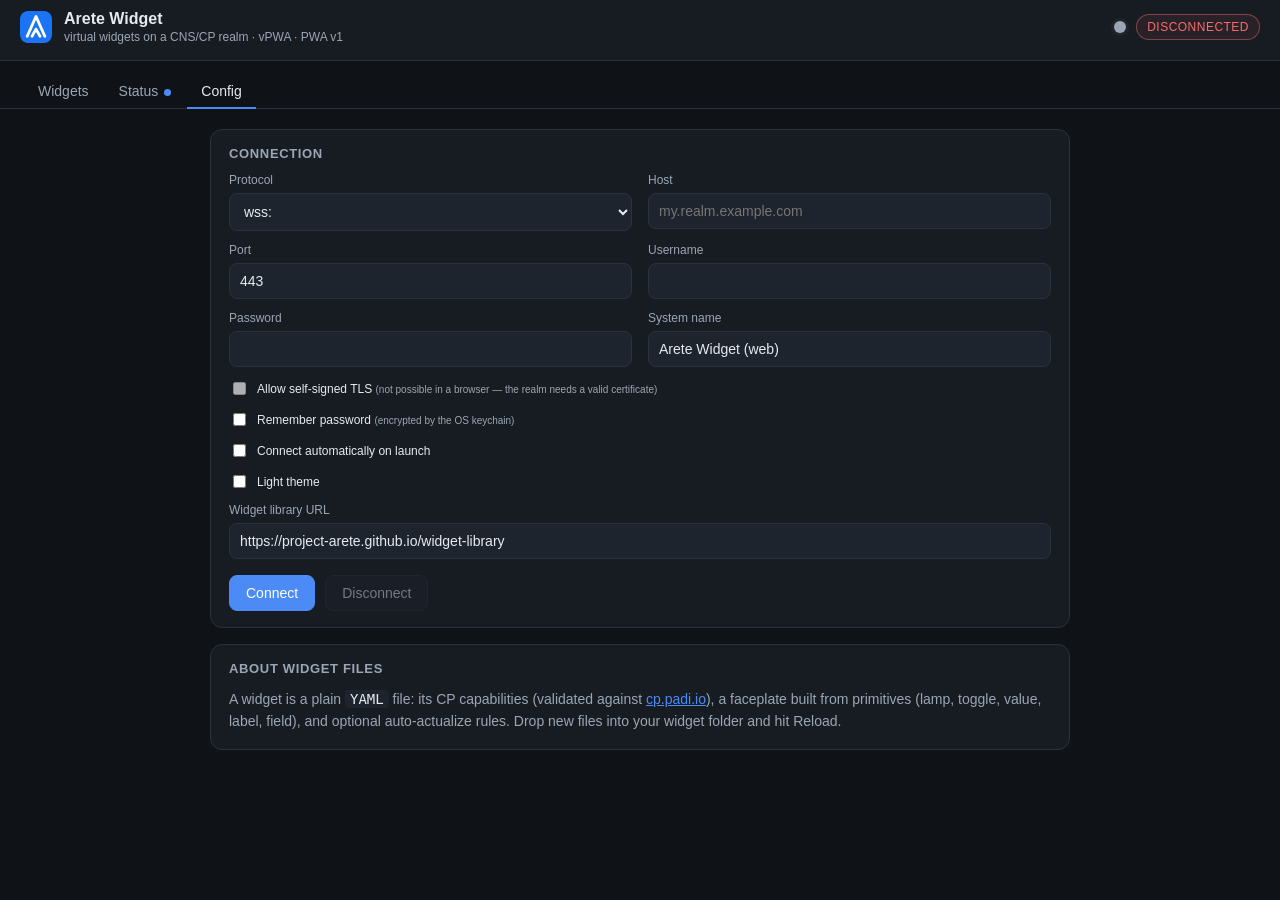
==== index.html @ 3537fd9e "Arete Widget as a PWA — virtual devices with faceplates, in the browser The desktop Widget renderer " ====
<!doctype html>
<html lang="en">
  <head>
    <meta charset="utf-8" />
    <meta name="viewport" content="width=device-width, initial-scale=1.0, viewport-fit=cover" />
    <meta http-equiv="Content-Security-Policy"
          content="default-src 'self'; style-src 'self' 'unsafe-inline'; script-src 'self'; connect-src 'self' ws: wss: https://cp.padi.io https://project-arete.github.io; img-src 'self' https: data:; manifest-src 'self'; frame-src 'self';" />
    <meta name="theme-color" content="#0e1726" />
    <link rel="manifest" href="manifest.webmanifest" />
    <link rel="icon" href="icon-192.png" />
    <link rel="apple-touch-icon" href="icon-192.png" />
    <meta name="apple-mobile-web-app-capable" content="yes" />
    <meta name="apple-mobile-web-app-status-bar-style" content="black-translucent" />
    <title>Arete Widget</title>
    <link rel="stylesheet" href="styles.css" />
    <link rel="stylesheet" href="widget.css" />
    <link rel="stylesheet" href="wpwa.css" />
  </head>
  <body>
    <header class="topbar">
      <div class="brand">
        <img class="logo" src="logo.png" alt="Arete" />
        <div>
          <h1>Arete Widget</h1>
          <p class="subtitle">virtual widgets on a CNS/CP realm · <span id="appVersion" title="release version (from package.json)"></span><span id="uiVersion" title="internal UI build stamp"> · PWA v1</span></p>
        </div>
      </div>
      <div class="realm-ind" id="realmInd" hidden>
        <span class="realm-lbl">realm</span>
        <span class="realm-host" id="realmHost"></span>
      </div>
      <div class="state-right">
        <span class="dot" id="statusDot" data-state="disconnected"></span>
        <div class="state-pill" id="statePill">disconnected</div>
      </div>
    </header>

    <nav class="tabs" role="tablist" aria-label="Sections">
      <button class="tab active" id="tab-widgets" data-panel="panel-widgets"
              role="tab" aria-selected="true" aria-controls="panel-widgets">Widgets</button>
      <button class="tab" id="tab-status" data-panel="panel-status"
              role="tab" aria-selected="false" aria-controls="panel-status">
        Status<span class="tab-badge" id="statusBadge" hidden></span>
      </button>
      <button class="tab" id="tab-config" data-panel="panel-config"
              role="tab" aria-selected="false" aria-controls="panel-config">Config</button>
    </nav>

    <main>
      <!-- =========================== WIDGETS =========================== -->
      <div class="panel active" id="panel-widgets" role="tabpanel" aria-labelledby="tab-widgets">
        <section class="card" id="instancesCard">
          <div class="card-head">
            <h2>Your widgets</h2>
            <span class="card-tools">
              <span class="muted-note" id="systemNameNote"></span>
              <span class="removeall" id="removeAllWrap"></span>
            </span>
          </div>
          <div id="tileGrid" class="tile-grid"></div>
        </section>
      </div>

      <!-- =========================== STATUS =========================== -->
      <div class="panel" id="panel-status" role="tabpanel" aria-labelledby="tab-status" hidden>
        <section class="card">
          <h2>Status</h2>
          <dl class="status-grid">
            <dt>State</dt><dd id="s-state">—</dd>
            <dt>Channel open</dt><dd id="s-open">—</dd>
            <dt>CNS version</dt><dd id="s-version">—</dd>
            <dt>System ID</dt><dd id="s-system" class="mono">—</dd>
            <dt>Widgets attached</dt><dd id="s-attached">—</dd>
            <dt>Last error</dt><dd id="s-error">—</dd>
          </dl>
        </section>

        <section class="card">
          <div class="card-head">
            <h2>Event log</h2>
            <button type="button" id="clearLogBtn" class="ghost">Clear</button>
          </div>
          <div id="log" class="log" role="log" aria-live="polite"></div>
        </section>
      </div>

      <!-- =========================== CONFIG =========================== -->
      <div class="panel" id="panel-config" role="tabpanel" aria-labelledby="tab-config" hidden>
        <section class="card">
          <h2>Connection</h2>
          <form id="connectForm" class="grid">
            <label>Protocol
              <select id="protocol">
                <option value="wss:">wss:</option>
                <option value="ws:">ws:</option>
              </select>
            </label>
            <label>Host
              <input id="host" type="text" placeholder="my.realm.example.com" autocomplete="off" />
            </label>
            <label>Port
              <input id="port" type="number" value="443" min="1" max="65535" />
            </label>
            <label>Username
              <input id="username" type="text" autocomplete="off" />
            </label>
            <label>Password
              <input id="password" type="password" autocomplete="off" />
            </label>
            <label>System name
              <input id="systemName" type="text" placeholder="Arete Widget" autocomplete="off" />
            </label>
            <label class="checkbox">
              <input id="allowSelfSigned" type="checkbox" disabled />
              <span>Allow self-signed TLS <small>(not possible in a browser — the realm needs a valid certificate)</small></span>
            </label>
            <label class="checkbox">
              <input id="rememberPassword" type="checkbox" />
              <span>Remember password <small id="rememberNote">(encrypted by the OS keychain)</small></span>
            </label>
            <label class="checkbox">
              <input id="autoConnect" type="checkbox" />
              <span>Connect automatically on launch</span>
            </label>
            <label class="checkbox">
              <input id="themeLight" type="checkbox" />
              <span>Light theme</span>
            </label>
            <label style="grid-column: 1 / -1">Widget library URL
              <input id="libraryUrl" type="text" autocomplete="off"
                     placeholder="https://project-arete.github.io/widget-library" />
            </label>

            <div class="actions">
              <button type="submit" id="connectBtn" class="primary">Connect</button>
              <button type="button" id="disconnectBtn" disabled>Disconnect</button>
            </div>
          </form>
        </section>

        <section class="card note">
          <h2>About widget files</h2>
          <p>
            A widget is a plain <code>YAML</code> file: its CP capabilities (validated against
            <a href="#" id="cpLink" data-url="https://cp.padi.io/profiles/padi.light">cp.padi.io</a>),
            a faceplate built from primitives (lamp, toggle, value, label, field), and optional
            auto-actualize rules. Drop new files into your widget folder and hit Reload.
          </p>
        </section>
      </div>
    </main>

    <!-- ====================== ADD / EDIT WIDGET DIALOG ====================== -->
    <div class="overlay" id="dlgOverlay" hidden>
      <div class="dialog" role="dialog" aria-modal="true" aria-labelledby="dlgTitle">
        <div class="dlg-head">
          <h2 id="dlgTitle">Add a widget</h2>
          <button type="button" class="ghost dlg-close" id="dlgClose" aria-label="Close">✕</button>
        </div>
        <div id="dlgBody" class="dlg-body"></div>
        <div class="dlg-foot" id="dlgFoot">
          <button type="button" id="reloadDefsBtn" class="ghost" title="Rescan the widget folders and refresh the online library">Reload library</button>
          <p class="muted-note" id="userDirNote"></p>
        </div>
      </div>
    </div>

    <script type="module" src="browser-widget-bridge.js"></script>
    <script type="module" src="app.js"></script>
  </body>
</html>
---- styles.css ----
:root {
  --bg: #0f1216;
  --panel: #171c23;
  --panel-2: #1e242d;
  --border: #2a323d;
  --text: #e6eaf0;
  --muted: #9aa6b4;
  --accent: #4c8bf5;
  --accent-hover: #3f7ae0;
  --green: #3ecf8e;
  --amber: #f5b34c;
  --red: #f56c6c;
  --mono: ui-monospace, SFMono-Regular, Menlo, Consolas, monospace;
}

/* Light theme: swap the neutral roles; accents adjust for the light surface. */
body.light {
  --bg: #f3f4f6;
  --panel: #ffffff;
  --panel-2: #eceff3;
  --border: #d7dce3;
  --text: #1b2430;
  --muted: #5a6675;
  --accent: #2a78d6;
  --accent-hover: #1c5cab;
  --green: #0ca30c;
  --amber: #c98500;
  --red: #d03b3b;
}
body.light .log { background: #f6f7f9; }
body.light .log .info { color: var(--text); }
body.light .state-pill { background: var(--panel-2); }
body.light .dot { box-shadow: 0 0 0 3px rgba(0,0,0,0.05); }

* { box-sizing: border-box; }

html, body { height: 100%; }
body {
  margin: 0;
  font-family: -apple-system, BlinkMacSystemFont, "Segoe UI", Roboto, sans-serif;
  background: var(--bg);
  color: var(--text);
  font-size: 14px;
  /* fixed header + tab bar; each tab's content scrolls inside <main> */
  display: flex;
  flex-direction: column;
  overflow: hidden;
}

.topbar {
  position: relative;
  display: flex;
  align-items: center;
  justify-content: space-between;
  padding: 16px 20px;
  border-bottom: 1px solid var(--border);
  background: var(--panel);
  flex: none;
}
.brand { display: flex; align-items: center; gap: 12px; }
img.logo { width: 32px; height: 32px; border-radius: 8px; display: block; }

/* centered realm indicator */
.realm-ind {
  position: absolute; left: 50%; transform: translateX(-50%);
  display: flex; align-items: baseline; gap: 8px; max-width: 38%;
}
.realm-lbl { font-size: 10px; color: #6b7684; text-transform: uppercase; letter-spacing: .07em; }
.realm-host { font-size: 14px; font-weight: 600; white-space: nowrap; overflow: hidden; text-overflow: ellipsis; }

.state-right { display: flex; align-items: center; gap: 10px; }

/* status pill goes green/red with state */
.state-pill.ok  { color: var(--green); border-color: rgba(62,207,142,.45); background: rgba(62,207,142,.08); }
.state-pill.bad { color: var(--red);   border-color: rgba(245,108,108,.45); background: rgba(245,108,108,.08); }
.state-pill.mid { color: var(--amber); border-color: rgba(245,179,76,.45);  background: rgba(245,179,76,.08); }
.brand h1 { font-size: 16px; margin: 0; }
.subtitle { margin: 2px 0 0; color: var(--muted); font-size: 12px; }

.dot { width: 12px; height: 12px; border-radius: 50%; background: var(--muted); box-shadow: 0 0 0 3px rgba(255,255,255,0.04); }
.dot[data-state="connected"] { background: var(--green); }
.dot[data-state="connecting"] { background: var(--amber); }
.dot[data-state="error"] { background: var(--red); }
.dot[data-state="disconnected"] { background: var(--muted); }

.state-pill {
  font-size: 12px; text-transform: uppercase; letter-spacing: 0.04em;
  padding: 5px 10px; border-radius: 999px; border: 1px solid var(--border);
  color: var(--muted); background: var(--panel-2);
}

.tabs {
  display: flex;
  gap: 2px;
  width: 100%;
  padding: 14px 24px 0;
  border-bottom: 1px solid var(--border);
  flex: none;
  background: var(--bg);
}
.tab {
  background: transparent;
  border: none;
  border-bottom: 2px solid transparent;
  border-radius: 0;
  color: var(--muted);
  padding: 8px 14px;
  margin-bottom: -1px;
  font-size: 14px;
  cursor: pointer;
}
.tab:hover:not(.active) { color: var(--text); border-bottom-color: var(--border); }
.tab.active { color: var(--text); border-bottom-color: var(--accent); }
.tab-badge {
  display: inline-block;
  width: 7px;
  height: 7px;
  margin-left: 6px;
  border-radius: 50%;
  background: var(--accent);
  vertical-align: middle;
}
.tab-badge[hidden] { display: none; }

main { flex: 1 1 0; width: 100%; overflow-y: auto; padding: 20px 24px; }
.panel { display: flex; flex-direction: column; gap: 16px; width: 100%; }
.panel[hidden] { display: none; }
/* Config is a form — keep it a comfortable width, centered. Data views go full-bleed. */
#panel-config { max-width: 860px; margin: 0 auto; }

.card { background: var(--panel); border: 1px solid var(--border); border-radius: 12px; padding: 16px 18px; }
.card h2 { font-size: 13px; text-transform: uppercase; letter-spacing: 0.05em; color: var(--muted); margin: 0 0 12px; }
.card-head { display: flex; justify-content: space-between; align-items: center; margin-bottom: 12px; }
.card-head h2 { margin: 0; }

.grid { display: grid; grid-template-columns: 1fr 1fr; gap: 12px 16px; }
label { display: flex; flex-direction: column; gap: 6px; font-size: 12px; color: var(--muted); }
input, select {
  background: var(--panel-2); border: 1px solid var(--border); color: var(--text);
  border-radius: 8px; padding: 9px 10px; font-size: 14px; outline: none;
}
input:focus, select:focus { border-color: var(--accent); }

.checkbox { flex-direction: row; align-items: center; gap: 8px; grid-column: 1 / -1; color: var(--text); }
.checkbox input { width: auto; }
.checkbox small { color: var(--muted); }

.actions { grid-column: 1 / -1; display: flex; gap: 10px; margin-top: 4px; flex-wrap: wrap; }
button {
  background: var(--panel-2); color: var(--text); border: 1px solid var(--border);
  border-radius: 8px; padding: 9px 16px; font-size: 14px; cursor: pointer;
}
button:hover:not(:disabled) { border-color: var(--accent); }
button:disabled { opacity: 0.45; cursor: not-allowed; }
button.primary { background: var(--accent); border-color: var(--accent); color: white; }
button.primary:hover:not(:disabled) { background: var(--accent-hover); }
button.ghost { background: transparent; border-color: transparent; color: var(--muted); padding: 4px 8px; }

.status-grid { display: grid; grid-template-columns: 140px 1fr; gap: 8px 12px; margin: 0; }
.status-grid dt { color: var(--muted); font-size: 12px; }
.status-grid dd { margin: 0; }
.mono { font-family: var(--mono); font-size: 12px; word-break: break-all; }

.log {
  font-family: var(--mono); font-size: 12px; line-height: 1.55;
  background: #0b0e12; border: 1px solid var(--border); border-radius: 8px;
  padding: 10px 12px; height: 200px; overflow-y: auto; white-space: pre-wrap;
}
.log .l { display: block; }
.log .t { color: var(--muted); }
.log .info { color: var(--text); }
.log .warn { color: var(--amber); }
.log .error { color: var(--red); }

.note p { color: var(--muted); line-height: 1.6; margin: 0; }
.note code { font-family: var(--mono); background: var(--panel-2); padding: 1px 5px; border-radius: 4px; color: var(--text); }
a { color: var(--accent); }

body.light .state-pill.ok  { color: #0ca30c; border-color: rgba(12,163,12,.45); background: rgba(12,163,12,.07); }
body.light .state-pill.bad { color: #d03b3b; border-color: rgba(208,59,59,.45); background: rgba(208,59,59,.07); }
body.light .state-pill.mid { color: #c98500; border-color: rgba(201,133,0,.45); background: rgba(201,133,0,.07); }
body.light .realm-lbl { color: #8b95a3; }
---- widget.css ----
/* widget.css — Arete Widget additions on top of the shared styles.css theme. */

/* The hidden attribute must ALWAYS win, even over `label { display: flex }`
   and friends — otherwise mode-toggled form rows (add-widget New/Join) render
   despite being hidden. */
[hidden] { display: none !important; }

.card-head { display: flex; align-items: center; justify-content: space-between; gap: 12px; }
.muted-note { color: var(--muted); font-size: 12px; }
.empty { color: var(--muted); font-style: italic; margin: 8px 0 2px; }
.dim { color: var(--muted); }

/* ---- chips ---- */
.chip {
  display: inline-block; font-size: 11px; padding: 2px 8px; border-radius: 999px;
  border: 1px solid var(--border); vertical-align: 1px;
}
.chip.ok   { color: var(--green); border-color: rgba(62,207,142,.4); background: rgba(62,207,142,.08); }
.chip.wait { color: var(--amber); border-color: rgba(245,179,76,.4); background: rgba(245,179,76,.08); }
.chip.off  { color: var(--muted); }
.chip.bad  { color: var(--red); border-color: rgba(245,108,108,.4); background: rgba(245,108,108,.08); }
.chip.auto { color: var(--accent); border-color: rgba(76,139,245,.4); background: rgba(76,139,245,.08); }
.chip.src.library { color: var(--accent); border-color: rgba(76,139,245,.35); }
.chip.src.local   { color: var(--green); border-color: rgba(62,207,142,.35); }
.chip.src.bundled { color: var(--muted); }

.cap-chip {
  display: inline-block; font-size: 11px; padding: 2px 8px; border-radius: 6px;
  border: 1px solid var(--border); background: var(--panel-2); color: var(--muted);
  font-family: var(--mono);
}
.cap-chip.provider { border-left: 3px solid var(--accent); }
.cap-chip.consumer { border-left: 3px solid #9b6ef5; }

/* ---- shared bits (picker rows + dialog) ---- */
.def-title { font-weight: 600; }
.def-desc { color: var(--muted); font-size: 12.5px; margin: 3px 0 7px; max-width: 60ch; }
.def-caps { display: flex; gap: 6px; flex-wrap: wrap; }
.def-error { color: var(--red); font-size: 12px; margin-top: 8px; }
.kv { font-family: var(--mono); font-size: 11.5px; color: var(--muted); }
.kv .k { color: var(--text); }
.kv .v { color: var(--green); }
button.danger { color: var(--red); }

/* ---- the home-page tile grid ---- */
.tile-grid {
  display: grid; grid-template-columns: repeat(auto-fill, minmax(210px, 1fr));
  gap: 12px; margin-top: 4px;
}
.tile {
  position: relative; text-align: left; cursor: pointer;
  border: 1px solid var(--border); border-radius: 12px; padding: 12px 14px 14px;
  background: var(--panel-2); color: var(--text);
  display: flex; flex-direction: column; gap: 4px; min-height: 128px;
  transition: border-color .12s, transform .12s;
  border-top: 3px solid var(--tile-accent, var(--border));
}
.tile:hover { border-color: var(--tile-accent, var(--accent)); transform: translateY(-1px); }
/* While its menu is open, the tile must sit above its neighbours (so the
   popover paints over adjacent tiles) and hold still (no hover lift). */
.tile.menu-open { z-index: 20; transform: none; border-color: var(--tile-accent, var(--accent)); }
.tile-top { display: flex; align-items: flex-start; justify-content: space-between; position: relative; }
.tile-icon { font-size: 26px; line-height: 1.2; }
.tile-more {
  padding: 0 8px; font-size: 16px; line-height: 1.4; border-radius: 6px;
  opacity: 0; transition: opacity .12s;
}
.tile:hover .tile-more, .tile-more:focus, .tile-menu { opacity: 1; }
.tile-name { font-weight: 600; font-size: 14px; margin-top: 2px; }
.tile-sub { color: var(--muted); font-size: 11.5px; }
.tile-chip { margin-top: 4px; }
.tile-state { margin-top: 4px; display: flex; gap: 8px; flex-wrap: wrap; }
.tile-peers { color: var(--muted); font-size: 11.5px; margin-top: 2px; }
.tile-menu {
  position: absolute; top: 28px; right: 0; z-index: 21; width: max-content; min-width: 150px;
  background: var(--panel); border: 1px solid var(--border); border-radius: 10px;
  box-shadow: 0 10px 30px rgba(0,0,0,.5); padding: 5px;
  display: flex; flex-direction: column; gap: 2px;
}
.tile-menu button {
  background: none; border: 1px solid transparent; text-align: left; padding: 8px 12px;
  border-radius: 7px; color: var(--text); font-size: 12.5px; cursor: pointer; width: 100%;
}
.tile-menu button:hover { background: var(--panel-2); border-color: var(--border); }
.tile-menu button.danger:hover { border-color: rgba(245,108,108,.4); }
/* remove-confirm view */
.tile-menu.confirm { padding: 10px 12px 8px; gap: 6px; min-width: 210px; }
.tile-menu .menu-q { font-weight: 600; font-size: 12.5px; }
.tile-menu .menu-note { color: var(--muted); font-size: 11px; line-height: 1.45; }
.tile-menu .menu-row { display: flex; gap: 6px; justify-content: flex-end; margin-top: 2px; }
.tile-menu .menu-row button { width: auto; text-align: center; padding: 6px 12px; }
.tile-menu .menu-row button.danger { color: white; background: var(--red); border-color: var(--red); }
.tile-menu .menu-row button.danger:hover { background: #e05555; }
/* ---- remove-all (card header) ---- */
.card-tools { display: flex; align-items: center; gap: 12px; }
.removeall { position: relative; display: inline-flex; }
.removeall > button.danger {
  background: none; border: 1px solid transparent; padding: 4px 10px;
  border-radius: 7px; font-size: 12.5px; cursor: pointer;
}
.removeall > button.danger:hover { background: var(--panel-2); border-color: rgba(245,108,108,.4); }
.removeall .tile-menu { top: calc(100% + 6px); }

.tile.plus {
  align-items: center; justify-content: center; gap: 2px;
  border-style: dashed; border-top-width: 1px; background: none; color: var(--muted);
}
.tile.plus:hover { color: var(--accent); border-color: var(--accent); }
.plus-sign { font-size: 40px; line-height: 1; font-weight: 300; }
.plus-label { font-size: 12.5px; }

/* ---- the add / edit dialog ---- */
.overlay {
  position: fixed; inset: 0; z-index: 50; background: rgba(0,0,0,.45);
  display: flex; align-items: flex-start; justify-content: center; padding: 48px 16px;
}
.dialog {
  width: min(560px, 100%); max-height: calc(100vh - 96px); overflow: auto;
  background: var(--panel); border: 1px solid var(--border); border-radius: 14px;
  box-shadow: 0 16px 48px rgba(0,0,0,.5); padding: 16px 18px 14px;
  display: flex; flex-direction: column; gap: 12px;
}
.dlg-head { display: flex; align-items: center; justify-content: space-between; }
.dlg-head h2 { margin: 0; font-size: 16px; }
.dlg-close { font-size: 13px; padding: 4px 9px; }
.dlg-body { display: flex; flex-direction: column; gap: 10px; }
.dlg-body label { display: flex; flex-direction: column; gap: 4px; font-size: 12.5px; color: var(--muted); }
.dlg-body label.checkbox { flex-direction: row; align-items: center; color: var(--text); }
.dlg-body input[type="text"], .dlg-body input[type="search"], .dlg-body select {
  background: var(--bg); color: var(--text); border: 1px solid var(--border);
  border-radius: 6px; padding: 7px 9px; font-size: 13px;
}
.dlg-foot {
  display: flex; align-items: center; gap: 10px;
  border-top: 1px dashed var(--border); padding-top: 10px;
}
.dlg-foot .muted-note { margin: 0; }
.pick-list { display: flex; flex-direction: column; gap: 8px; max-height: 46vh; overflow: auto; }
.pick-row {
  display: flex; gap: 12px; align-items: flex-start; cursor: pointer;
  border: 1px solid var(--border); border-radius: 10px; padding: 10px 12px;
  background: var(--panel-2);
}
.pick-row:hover { border-color: var(--accent); }
.pick-row.invalid { opacity: .65; cursor: default; }
.pick-row.invalid:hover { border-color: var(--border); }
.pick-icon { font-size: 22px; line-height: 1.3; flex: none; }
.pick-main { min-width: 0; }
.dlg-chosen {
  display: flex; gap: 12px; align-items: center;
  border: 1px solid var(--border); border-radius: 10px; padding: 10px 12px;
  background: var(--panel-2);
}
.dlg-chosen .pick-main { flex: 1; }
.ctx-choice { display: flex; gap: 18px; flex-wrap: wrap; }
.ctx-info {
  font-size: 12px; color: var(--muted); line-height: 1.5;
  border-left: 2px solid var(--border); padding: 2px 0 2px 10px;
}
.ctx-info .mono { font-family: var(--mono); font-size: 11px; color: var(--text); word-break: break-all; }
.ctx-info strong { color: var(--text); }
---- wpwa.css ----
/* wpwa.css — PWA-only overlay for the Widget app: faceplate overlays +
   phone-friendly sizing. Desktop styles.css/widget.css are untouched copies. */

/* ---- faceplates as overlays (instead of Electron windows) ---- */
.fp-overlay {
  position: fixed; inset: 0; z-index: 100;
  background: rgba(5, 9, 16, .62);
  display: flex; align-items: center; justify-content: center;
  padding: 18px;
}
.fp-frame {
  border: 1px solid rgba(255, 255, 255, .12); border-radius: 14px;
  width: min(560px, 100%); height: min(680px, 100%);
  background: #10151d;
  box-shadow: 0 24px 80px rgba(0, 0, 0, .6);
}
.fp-overlay.fp-focus .fp-frame { outline: 2px solid #4f8cff; }

@media (max-width: 640px) {
  .fp-overlay { padding: 0; align-items: stretch; }
  .fp-frame { width: 100%; height: 100%; border-radius: 0; border: none; }
}

/* ---- phone sizing (lessons from the Monitor PWA) ---- */
@media (max-width: 760px) {
  body { font-size: 16px; }
  .topbar { flex-wrap: wrap; gap: 8px 12px; padding: 10px 14px; }
  .topbar h1 { font-size: 18px; }
  .subtitle { font-size: 13px; }
  .realm-ind { position: static; transform: none; order: 3; width: 100%; max-width: 100%; justify-content: flex-start; }
  .state-pill { font-size: 13px; }

  .tabs { flex-wrap: wrap; overflow-x: visible; white-space: normal; padding: 8px 10px 6px; gap: 4px; }
  .tab { flex: 1 1 30%; text-align: center; padding: 10px 4px; border-radius: 8px; min-height: 42px; }

  main { padding: 12px; overflow-x: hidden; }
  .card { padding: 14px; }
  .card h2 { font-size: 15px; }
  form.grid, .grid { grid-template-columns: 1fr !important; }
  label { font-size: 14px; }
  input, select { min-height: 40px; font-size: 16px; }
  button { min-height: 42px; }

  .tile-grid { grid-template-columns: 1fr 1fr; gap: 10px; }
  .tile-name { font-size: 15px; }
  .tile-sub { font-size: 12.5px; }
  .tile-state .kv, .tile-peers { font-size: 12.5px; }
  .muted-note { font-size: 13px; }
  .log { font-size: 13px; }
}
@media (max-width: 430px) {
  .tile-grid { grid-template-columns: 1fr; }
}

@supports (padding: env(safe-area-inset-top)) {
  .topbar { padding-top: calc(10px + env(safe-area-inset-top)); }
  main { padding-bottom: calc(12px + env(safe-area-inset-bottom)); }
}
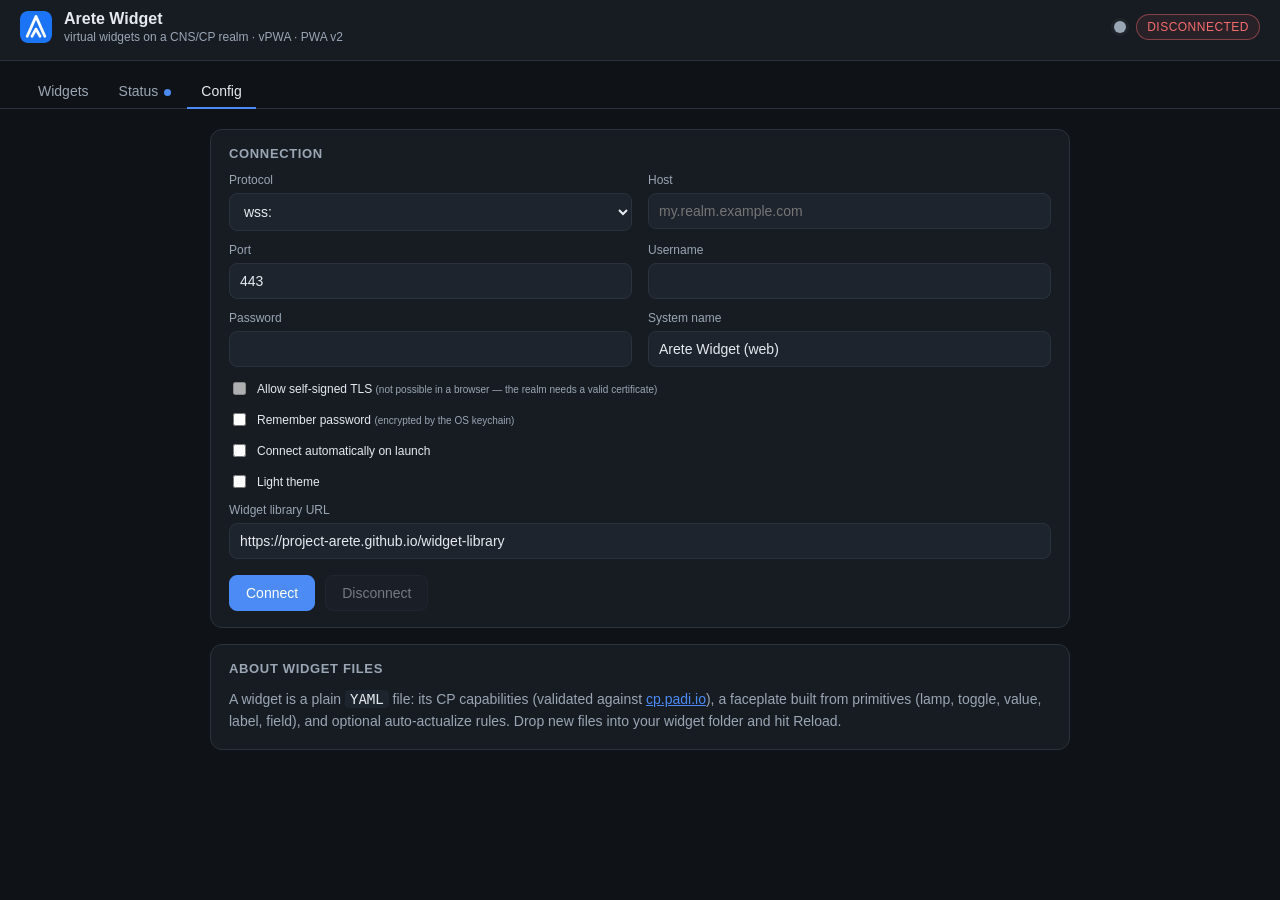
==== commit c83a1653: "cp:padi.ping widgets + addressed reply channel (PWA v2) Core spec/engine synced from arete-widget UI" ====
--- a/index.html
+++ b/index.html
@@ -22,7 +22,7 @@
         <img class="logo" src="logo.png" alt="Arete" />
         <div>
           <h1>Arete Widget</h1>
-          <p class="subtitle">virtual widgets on a CNS/CP realm · <span id="appVersion" title="release version (from package.json)"></span><span id="uiVersion" title="internal UI build stamp"> · PWA v1</span></p>
+          <p class="subtitle">virtual widgets on a CNS/CP realm · <span id="appVersion" title="release version (from package.json)"></span><span id="uiVersion" title="internal UI build stamp"> · PWA v2</span></p>
         </div>
       </div>
       <div class="realm-ind" id="realmInd" hidden>
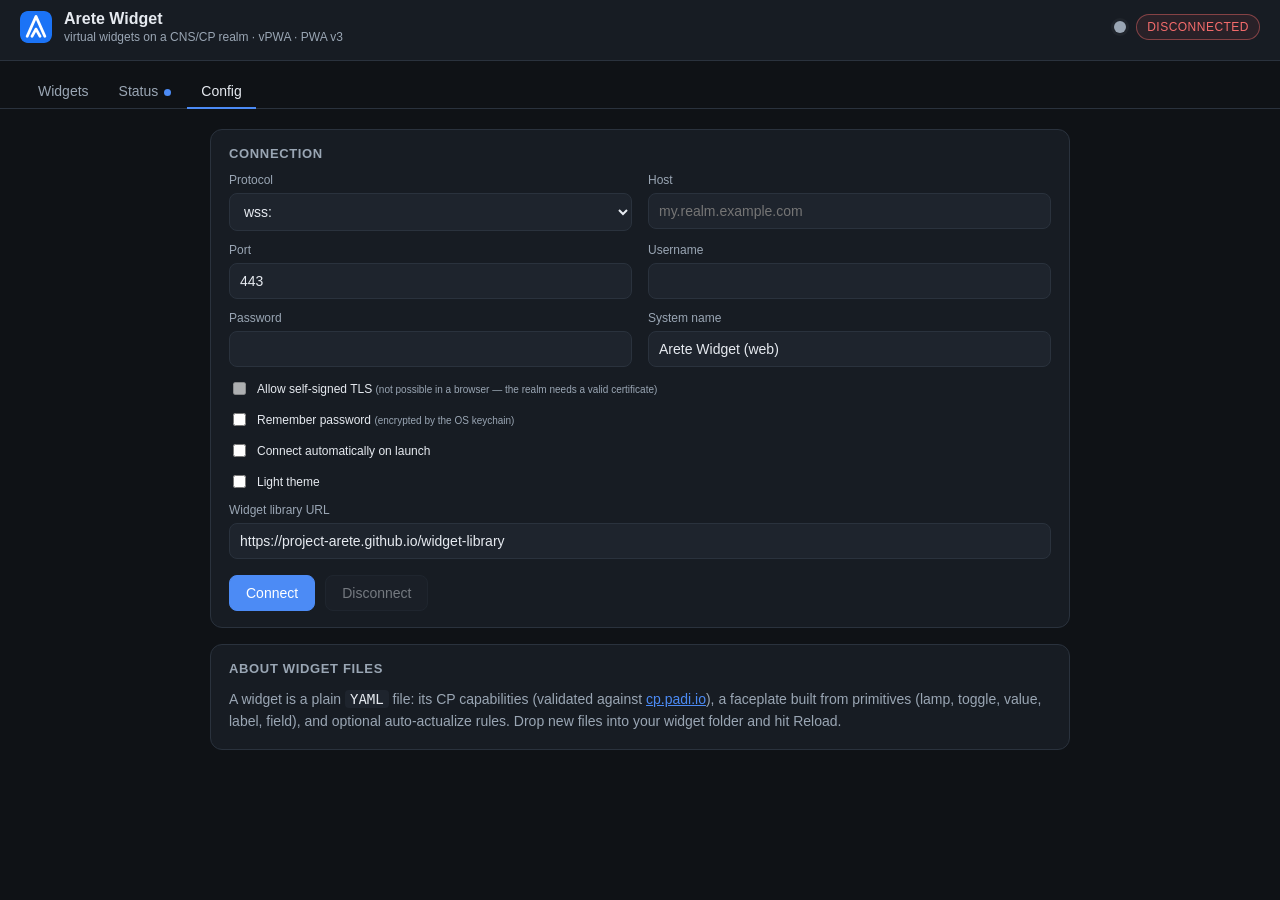
==== commit 17fc6967: "v3: smart-match context default + unbound badge (UI v31 parity) Adding a widget now DEFAULTS to join" ====
--- a/index.html
+++ b/index.html
@@ -22,7 +22,7 @@
         <img class="logo" src="logo.png" alt="Arete" />
         <div>
           <h1>Arete Widget</h1>
-          <p class="subtitle">virtual widgets on a CNS/CP realm · <span id="appVersion" title="release version (from package.json)"></span><span id="uiVersion" title="internal UI build stamp"> · PWA v2</span></p>
+          <p class="subtitle">virtual widgets on a CNS/CP realm · <span id="appVersion" title="release version (from package.json)"></span><span id="uiVersion" title="internal UI build stamp"> · PWA v3</span></p>
         </div>
       </div>
       <div class="realm-ind" id="realmInd" hidden>
--- a/widget.css
+++ b/widget.css
@@ -159,3 +159,4 @@
 }
 .ctx-info .mono { font-family: var(--mono); font-size: 11px; color: var(--text); word-break: break-all; }
 .ctx-info strong { color: var(--text); }
+.field-missing { outline: 2px solid var(--red); outline-offset: -1px; }
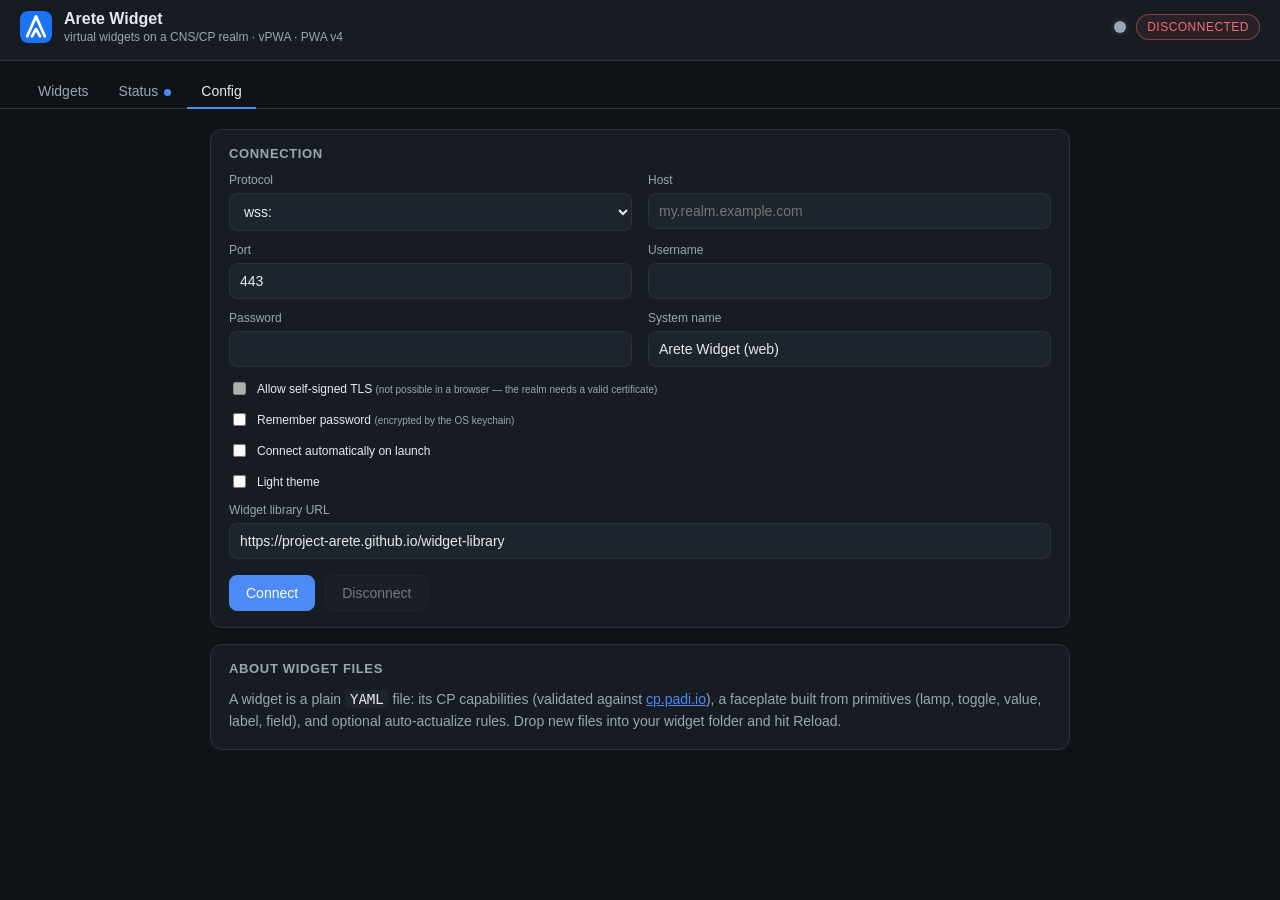
==== commit f401085c: "v4: rtt primitive port — app-timed round trips (UI v32 parity) Co-Authored-By: Claude Opus 4.8 <nore" ====
--- a/index.html
+++ b/index.html
@@ -22,7 +22,7 @@
         <img class="logo" src="logo.png" alt="Arete" />
         <div>
           <h1>Arete Widget</h1>
-          <p class="subtitle">virtual widgets on a CNS/CP realm · <span id="appVersion" title="release version (from package.json)"></span><span id="uiVersion" title="internal UI build stamp"> · PWA v3</span></p>
+          <p class="subtitle">virtual widgets on a CNS/CP realm · <span id="appVersion" title="release version (from package.json)"></span><span id="uiVersion" title="internal UI build stamp"> · PWA v4</span></p>
         </div>
       </div>
       <div class="realm-ind" id="realmInd" hidden>
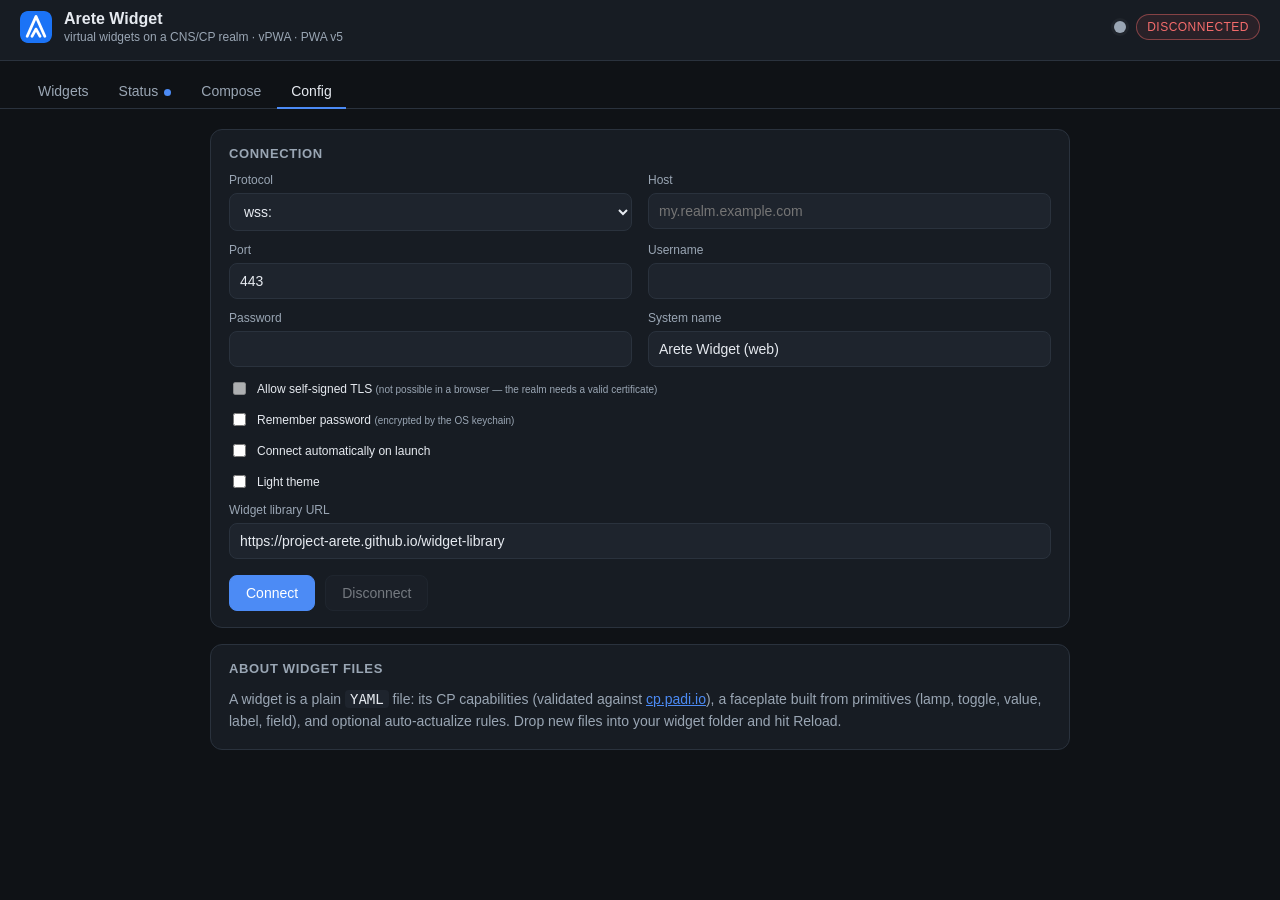
==== commit 62e3bf5d: "PWA v5: gate rules + Composer + per-CP pill groups (desktop v33-v37 parity) Claude-Session: https://" ====
--- a/index.html
+++ b/index.html
@@ -15,6 +15,7 @@
     <link rel="stylesheet" href="styles.css" />
     <link rel="stylesheet" href="widget.css" />
     <link rel="stylesheet" href="wpwa.css" />
+    <link rel="stylesheet" href="compose.css" />
   </head>
   <body>
     <header class="topbar">
@@ -22,7 +23,7 @@
         <img class="logo" src="logo.png" alt="Arete" />
         <div>
           <h1>Arete Widget</h1>
-          <p class="subtitle">virtual widgets on a CNS/CP realm · <span id="appVersion" title="release version (from package.json)"></span><span id="uiVersion" title="internal UI build stamp"> · PWA v4</span></p>
+          <p class="subtitle">virtual widgets on a CNS/CP realm · <span id="appVersion" title="release version (from package.json)"></span><span id="uiVersion" title="internal UI build stamp"> · PWA v5</span></p>
         </div>
       </div>
       <div class="realm-ind" id="realmInd" hidden>
@@ -42,6 +43,8 @@
               role="tab" aria-selected="false" aria-controls="panel-status">
         Status<span class="tab-badge" id="statusBadge" hidden></span>
       </button>
+      <button class="tab" id="tab-compose" data-panel="panel-compose"
+              role="tab" aria-selected="false" aria-controls="panel-compose">Compose</button>
       <button class="tab" id="tab-config" data-panel="panel-config"
               role="tab" aria-selected="false" aria-controls="panel-config">Config</button>
     </nav>
@@ -61,6 +64,72 @@
         </section>
       </div>
 
+      <!-- =========================== COMPOSE =========================== -->
+      <div class="panel" id="panel-compose" role="tabpanel" aria-labelledby="tab-compose" hidden>
+        <div class="compose-bar card">
+          <label class="cmp-draftsel">Draft
+            <select id="cmpDraftSel"></select>
+          </label>
+          <span class="cmp-bar-btns">
+            <button type="button" id="cmpNew" class="ghost">New</button>
+            <button type="button" id="cmpDup" class="ghost" title="Duplicate this draft">Duplicate</button>
+            <button type="button" id="cmpOpenDef" class="ghost" title="Open an existing widget definition on the canvas">Open widget…</button>
+            <button type="button" id="cmpDelete" class="ghost danger" title="Delete this draft (local drafts only — saved widgets are untouched)">Delete</button>
+          </span>
+          <span class="cmp-bar-right">
+            <span id="cmpStatus" class="cmp-status">—</span>
+            <button type="button" id="cmpExport" class="ghost" title="Download the canonical YAML">Export .yaml</button>
+            <button type="button" id="cmpSave" class="primary" title="Save as a local widget (appears in the Add dialog)">Save as widget</button>
+          </span>
+        </div>
+
+        <div class="compose-grid">
+          <!-- left rail: palette + view stack -->
+          <section class="card cmp-col" id="cmpLeft">
+            <h2>Faceplate</h2>
+            <div class="cmp-palette" id="cmpPalette"></div>
+            <div class="cmp-viewlist" id="cmpViewList"></div>
+          </section>
+
+          <!-- center: live preview -->
+          <section class="card cmp-col" id="cmpCenter">
+            <div class="card-head">
+              <h2>Preview</h2>
+              <span class="muted-note" id="cmpPreviewNote">rendered by the real faceplate renderer · mock state</span>
+            </div>
+            <div class="cmp-previewwrap"><iframe id="cmpPreview" title="Widget preview"></iframe></div>
+            <div class="cmp-errors" id="cmpErrors" hidden></div>
+            <details class="cmp-yaml"><summary>YAML</summary>
+              <textarea id="cmpYaml" spellcheck="false"></textarea>
+              <div class="cmp-yaml-btns">
+                <button type="button" id="cmpYamlApply" class="ghost">Apply YAML edits</button>
+                <span class="muted-note">the canvas and this YAML are the same document</span>
+              </div>
+            </details>
+          </section>
+
+          <!-- right rail: identity / capabilities / inspector / rules / mock -->
+          <section class="card cmp-col" id="cmpRight">
+            <details open><summary>Identity</summary>
+              <div class="cmp-form" id="cmpIdentity"></div>
+            </details>
+            <details open><summary>Capabilities <span class="muted-note">(CPs from cp.padi.io)</span></summary>
+              <div id="cmpCaps"></div>
+            </details>
+            <details open><summary>Selected element</summary>
+              <div id="cmpInspector" class="cmp-form"><p class="muted-note">Select an element in the Faceplate list.</p></div>
+            </details>
+            <details><summary>Behavior <span class="muted-note" id="cmpRulesNote"></span></summary>
+              <div id="cmpRules"></div>
+            </details>
+            <details><summary>Mock state</summary>
+              <div id="cmpMock" class="cmp-form"></div>
+            </details>
+          </section>
+        </div>
+      </div>
+
+
       <!-- =========================== STATUS =========================== -->
       <div class="panel" id="panel-status" role="tabpanel" aria-labelledby="tab-status" hidden>
         <section class="card">
@@ -167,5 +236,6 @@
 
     <script type="module" src="browser-widget-bridge.js"></script>
     <script type="module" src="app.js"></script>
+    <script type="module" src="compose.js"></script>
   </body>
 </html>
--- a/compose.css
+++ b/compose.css
@@ -0,0 +1,201 @@
+/* compose.css — the Compose tab (widget Composer, Phase 1).
+   Reuses the app's design tokens (styles.css vars) so dark/light theming
+   follows the existing body.light mechanism with no extra work. */
+
+.compose-bar {
+  display: flex;
+  align-items: center;
+  gap: 12px;
+  flex-wrap: wrap;
+  margin-bottom: 14px;
+}
+.cmp-draftsel { flex-direction: row !important; align-items: center; gap: 8px !important; }
+.cmp-draftsel select { min-width: 180px; }
+.cmp-bar-btns { display: flex; gap: 4px; }
+.cmp-bar-right { margin-left: auto; display: flex; align-items: center; gap: 10px; }
+.cmp-status { font-size: 12px; color: var(--muted); }
+.cmp-status.ok { color: #4cc36a; }
+.cmp-status.bad { color: #e2635a; }
+button.danger { color: #e2635a; }
+
+.compose-grid {
+  display: grid;
+  grid-template-columns: minmax(210px, 0.9fr) minmax(300px, 1.35fr) minmax(250px, 1fr);
+  gap: 14px;
+  align-items: start;
+}
+@media (max-width: 980px) {
+  .compose-grid { grid-template-columns: 1fr; }
+}
+.cmp-col { min-width: 0; }
+
+/* palette */
+.cmp-palette { display: flex; flex-wrap: wrap; gap: 6px; margin-bottom: 12px; }
+.cmp-palette button {
+  font-size: 12px;
+  padding: 4px 9px;
+  border-radius: 999px;
+  border: 1px solid var(--border);
+  background: var(--panel-2);
+  color: var(--text);
+}
+.cmp-palette button:hover { border-color: var(--accent); }
+
+/* view stack */
+.cmp-viewlist { display: flex; flex-direction: column; gap: 4px; }
+.cmp-vrow {
+  display: flex;
+  align-items: center;
+  gap: 8px;
+  padding: 6px 8px;
+  border: 1px solid var(--border);
+  border-radius: 8px;
+  background: var(--panel-2);
+  cursor: pointer;
+  font-size: 13px;
+}
+.cmp-vrow.sel { border-color: var(--accent); box-shadow: 0 0 0 1px var(--accent) inset; }
+.cmp-vrow.dragover { border-style: dashed; border-color: var(--accent); }
+.cmp-vrow .t { font-weight: 600; }
+.cmp-vrow .b { color: var(--muted); overflow: hidden; text-overflow: ellipsis; white-space: nowrap; flex: 1; }
+.cmp-vrow .grip { cursor: grab; color: var(--muted); }
+.cmp-vrow .rowbtns { display: flex; gap: 2px; }
+.cmp-vrow .rowbtns button { padding: 0 5px; font-size: 12px; line-height: 20px; }
+.cmp-vrow.is-split { border-style: dashed; color: var(--muted); justify-content: center; }
+
+/* preview */
+.cmp-previewwrap {
+  border: 1px solid var(--border);
+  border-radius: 10px;
+  overflow: hidden;
+  background: var(--bg);
+}
+#cmpPreview { display: block; width: 100%; height: 360px; border: 0; background: transparent; }
+.cmp-errors {
+  margin-top: 10px;
+  padding: 10px 12px;
+  border: 1px solid #e2635a55;
+  border-radius: 8px;
+  color: #e2635a;
+  font-size: 12px;
+  white-space: pre-wrap;
+}
+.cmp-yaml { margin-top: 12px; }
+.cmp-yaml summary { cursor: pointer; color: var(--muted); font-size: 12px; text-transform: uppercase; letter-spacing: 0.05em; }
+.cmp-yaml textarea {
+  width: 100%;
+  min-height: 220px;
+  margin-top: 8px;
+  font-family: ui-monospace, SFMono-Regular, Menlo, monospace;
+  font-size: 12px;
+  line-height: 1.45;
+  background: var(--panel-2);
+  color: var(--text);
+  border: 1px solid var(--border);
+  border-radius: 8px;
+  padding: 10px;
+  resize: vertical;
+  box-sizing: border-box;
+}
+.cmp-yaml-btns { display: flex; align-items: center; gap: 10px; margin-top: 6px; }
+
+/* right rail */
+#cmpRight details { border-top: 1px solid var(--border); padding: 8px 0; }
+#cmpRight details:first-child { border-top: 0; padding-top: 0; }
+#cmpRight summary {
+  cursor: pointer;
+  font-size: 12px;
+  text-transform: uppercase;
+  letter-spacing: 0.05em;
+  color: var(--muted);
+  margin-bottom: 6px;
+}
+.cmp-form { display: flex; flex-direction: column; gap: 8px; padding: 6px 0; }
+.cmp-form label { font-size: 12px; }
+.cmp-form input, .cmp-form select, .cmp-form textarea {
+  width: 100%;
+  box-sizing: border-box;
+}
+.cmp-idrow { display: grid; grid-template-columns: 1fr 72px 92px; gap: 8px; }
+.cmp-warn { color: #e0a63f; font-size: 12px; }
+.cmp-err { color: #e2635a; font-size: 12px; }
+
+/* capabilities */
+.cmp-cap {
+  border: 1px solid var(--border);
+  border-radius: 8px;
+  padding: 8px;
+  margin-bottom: 6px;
+  background: var(--panel-2);
+}
+.cmp-cap-head { display: flex; gap: 6px; align-items: center; }
+.cmp-cap-head input { flex: 1; min-width: 0; }
+.cmp-cap-head select { width: 105px; }
+.cmp-cap-props { margin: 6px 0 0; font-size: 11.5px; color: var(--muted); line-height: 1.6; }
+.cmp-cap-props .pn { color: var(--text); font-family: ui-monospace, Menlo, monospace; }
+.cmp-flag {
+  display: inline-block;
+  padding: 0 5px;
+  border-radius: 4px;
+  border: 1px solid var(--border);
+  font-size: 10px;
+  margin-left: 4px;
+  vertical-align: 1px;
+}
+.cmp-flag.w { color: #4cc36a; border-color: #4cc36a66; }
+.cmp-cap-status { font-size: 11px; margin-left: 2px; }
+.cmp-cap-status.ok { color: #4cc36a; }
+.cmp-cap-status.bad { color: #e2635a; }
+.cmp-cap-status.wait { color: var(--muted); }
+
+/* rules (read-only sentences in Phase 1) */
+.cmp-rule {
+  font-size: 12.5px;
+  padding: 7px 9px;
+  border: 1px solid var(--border);
+  border-radius: 8px;
+  background: var(--panel-2);
+  margin-bottom: 6px;
+  line-height: 1.5;
+}
+.cmp-rule code { font-family: ui-monospace, Menlo, monospace; color: var(--text); }
+.cmp-rule .kw { color: var(--accent); }
+.cmp-rule-extra { color: #e0a63f; }
+
+/* mock state */
+.cmp-mockrow { display: grid; grid-template-columns: minmax(0,1fr) minmax(0,1.2fr); gap: 8px; align-items: center; }
+.cmp-mockrow .mn { font-family: ui-monospace, Menlo, monospace; font-size: 12px; color: var(--muted); overflow: hidden; text-overflow: ellipsis; }
+
+/* CP registry picker (Phase 2) */
+.cmp-picker {
+  border: 1px solid var(--accent);
+  border-radius: 8px;
+  padding: 8px;
+  background: var(--panel-2);
+  margin-bottom: 6px;
+}
+.cmp-pk-head { display: flex; gap: 6px; align-items: center; }
+.cmp-pk-head input { flex: 1; min-width: 0; }
+.cmp-pk-list { max-height: 300px; overflow-y: auto; margin-top: 8px; }
+.cmp-pk-row {
+  display: flex;
+  gap: 8px;
+  align-items: baseline;
+  padding: 5px 7px;
+  border-radius: 6px;
+  cursor: pointer;
+  font-size: 12.5px;
+}
+.cmp-pk-row:hover { background: var(--panel); }
+.cmp-pk-row.on { background: var(--panel); box-shadow: 0 0 0 1px var(--accent) inset; }
+.cmp-pk-row .pn { font-family: ui-monospace, Menlo, monospace; color: var(--text); }
+.cmp-pk-row .pt { color: var(--muted); flex: 1; overflow: hidden; text-overflow: ellipsis; white-space: nowrap; }
+.cmp-pk-row .pc { color: var(--muted); font-size: 11px; }
+.cmp-pk-prev {
+  margin: 2px 4px 8px;
+  padding: 8px;
+  border: 1px solid var(--border);
+  border-radius: 8px;
+}
+.cmp-pk-add { display: flex; gap: 8px; margin-top: 8px; }
+.cmp-pk-add button { font-size: 12px; padding: 4px 10px; }
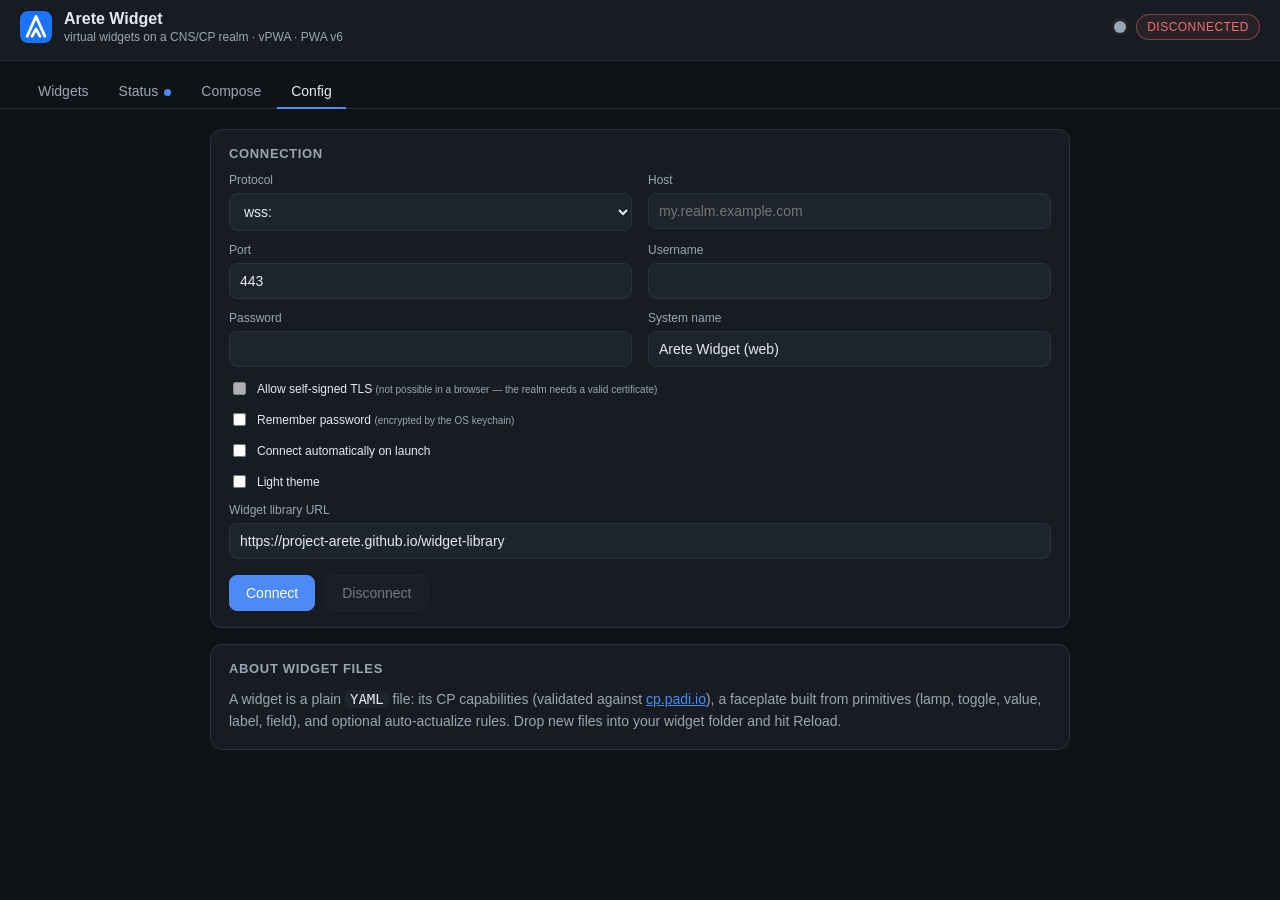
==== commit 2cb98e02: "PWA v6: Remove retracts the realm node (desktop parity) Ports the desktop change: Remove and Remove-" ====
--- a/index.html
+++ b/index.html
@@ -23,7 +23,7 @@
         <img class="logo" src="logo.png" alt="Arete" />
         <div>
           <h1>Arete Widget</h1>
-          <p class="subtitle">virtual widgets on a CNS/CP realm · <span id="appVersion" title="release version (from package.json)"></span><span id="uiVersion" title="internal UI build stamp"> · PWA v5</span></p>
+          <p class="subtitle">virtual widgets on a CNS/CP realm · <span id="appVersion" title="release version (from package.json)"></span><span id="uiVersion" title="internal UI build stamp"> · PWA v6</span></p>
         </div>
       </div>
       <div class="realm-ind" id="realmInd" hidden>
